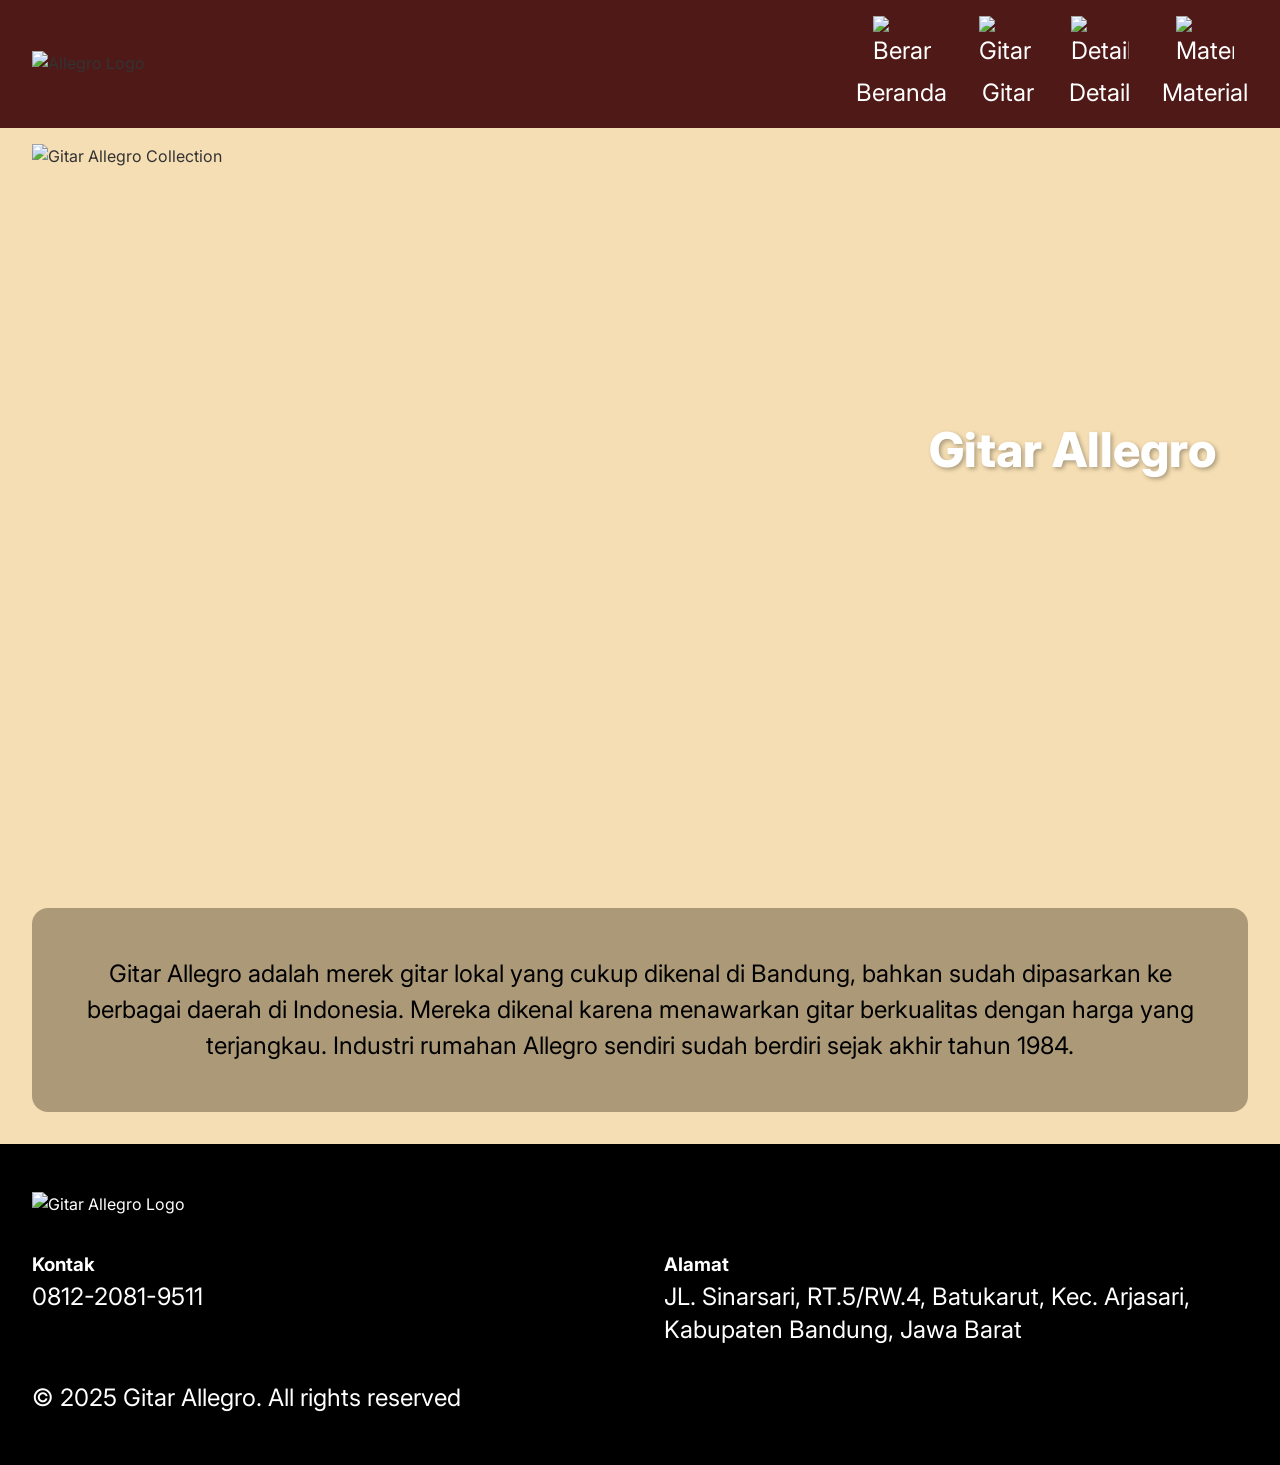
==== index.html @ 7fa36215 "Add files via upload" ====
<!doctype html>
<html lang="id">
  <head>
    <meta charset="UTF-8" />
    <meta name="viewport" content="width=device-width, initial-scale=1.0" />
    <title>Gitar Allegro - Gitar Berkualitas Harga Terjangkau</title>
    <link rel="stylesheet" href="styles.css" />
    <link rel="preconnect" href="https://fonts.googleapis.com" />
    <link rel="preconnect" href="https://fonts.gstatic.com" crossorigin />
    <link
      href="https://fonts.googleapis.com/css2?family=Inter:wght@400;700;800&display=swap"
      rel="stylesheet"
    />
  </head>
  <body>
         <header class="header">
      <div class="header-container">
        <div class="logo">
          <img
            src="https://cdn.builder.io/api/v1/image/assets/TEMP/28a35c9a2ff616eb8b37e385e18bd8eed971e718?width=715"
            alt="Allegro Logo"
            class="logo-image"
          />
        </div>
        <nav class="navigation">
          <a href="index.html" class="nav-item">
            <img
              src="https://cdn.builder.io/api/v1/image/assets/TEMP/567fd2aa11a16eee8cac1648446da05d16e94630?width=117"
              alt="Beranda"
              class="nav-icon"
            />
            <span>Beranda</span>
          </a>
          <a href="about us.html" class="nav-item">
            <img
              src="https://cdn.builder.io/api/v1/image/assets/TEMP/3904d875096ec878a95284a82e79261f3ba0a16b?width=117"
              alt="Gitar"
              class="nav-icon"
            />
            <span>Gitar</span>
          </a>
          <a href="generic.html" class="nav-item">
            <img
              src="https://cdn.builder.io/api/v1/image/assets/TEMP/991d4ffda2fa788a7151bed6140147882a13caf9?width=117"
              alt="Detail"
              class="nav-icon"
            />
            <span>Detail</span>
          </a>
          <a href="element.html" class="nav-item">
            <img
              src="https://cdn.builder.io/api/v1/image/assets/TEMP/8c480f9eec641c33b7a6233e0457d9169e192022?width=116"
              alt="Material"
              class="nav-icon"
            />
            <span>Material</span>
          </a>
        </nav>
      </div>
    </header>

    <main class="main-content">
      <section class="hero-section">
        <div class="hero-image-container">
          <img
            src="https://cdn.builder.io/api/v1/image/assets/TEMP/a69d2858c841312a6b41358af1a164be52dbef1d?width=2738"
            alt="Gitar Allegro Collection"
            class="hero-image"
          />
          <h1 class="hero-title">Gitar Allegro</h1>
        </div>
      </section>

      <section class="description-section">
        <div class="description-container">
          <p class="description-text">
            Gitar Allegro adalah merek gitar lokal yang cukup dikenal di
            Bandung, bahkan sudah dipasarkan ke berbagai daerah di Indonesia.
            Mereka dikenal karena menawarkan gitar berkualitas dengan harga yang
            terjangkau. Industri rumahan Allegro sendiri sudah berdiri sejak
            akhir tahun 1984.
          </p>
        </div>
      </section>
    </main>

    <footer class="footer">
      <div class="footer-container">
        <img
          src="https://cdn.builder.io/api/v1/image/assets/TEMP/7e4f92ac30efcb5699da407090bb140755fac6ca?width=1003"
          alt="Gitar Allegro Logo"
          class="footer-logo"
        />

        <div class="footer-content">
          <div class="contact-section">
            <h3 class="footer-heading">Kontak</h3>
            <p class="contact-info">0812-2081-9511</p>
          </div>

          <div class="address-section">
            <h3 class="footer-heading">Alamat</h3>
            <p class="address-info">
              JL. Sinarsari, RT.5/RW.4, Batukarut, Kec. Arjasari, Kabupaten
              Bandung, Jawa Barat
            </p>
          </div>
        </div>

        <p class="copyright">© 2025 Gitar Allegro. All rights reserved</p>
      </div>
    </footer>
  </body>
</html>
---- styles.css ----
/* Reset and Base Styles */
* {
  margin: 0;
  padding: 0;
  box-sizing: border-box;
}

body {
  font-family:
    "Inter",
    -apple-system,
    BlinkMacSystemFont,
    "Segoe UI",
    Roboto,
    Helvetica,
    Arial,
    sans-serif;
  line-height: 1.6;
  color: #333;
  overflow-x: hidden;
}

/* Header Styles */
.header {
  background-color: #4f1917;
  padding: 1rem 0;
  position: fixed;
  top: 0;
  left: 0;
  right: 0;
  z-index: 1000;
}

.header-container {
  max-width: 1400px;
  margin: 0 auto;
  padding: 0 2rem;
  display: flex;
  justify-content: space-between;
  align-items: center;
}

.logo-image {
  height: 4rem;
  width: auto;
}

.navigation {
  display: flex;
  gap: 2rem;
  align-items: center;
}

.nav-item {
  display: flex;
  flex-direction: column;
  align-items: center;
  text-decoration: none;
  color: white;
  font-size: 1.5rem;
  font-weight: 400;
  transition: opacity 0.3s ease;
  gap: 0.5rem;
}

.nav-item:hover {
  opacity: 0.8;
}

.nav-icon {
  width: 3.625rem;
  height: 3.125rem;
  object-fit: contain;
}

/* Main Content */
.main-content {
  background-color: #f5deb3;
  min-height: 100vh;
  padding-top: 6rem;
}

/* Hero Section */
.hero-section {
  padding: 3rem 2rem;
}

.hero-container {
  max-width: 1400px;
  margin: 0 auto;
}

.hero-image-wrapper {
  position: relative;
  border-radius: 3.125rem;
  overflow: hidden;
  box-shadow: 0 10px 30px rgba(0, 0, 0, 0.1);
}

.hero-image {
  width: 100%;
  height: auto;
  aspect-ratio: 1374 / 773;
  object-fit: cover;
  display: block;
}

.hero-title {
  position: absolute;
  top: 50%;
  right: 5%;
  transform: translateY(-50%);
  color: white;
  font-size: 3rem;
  font-weight: 800;
  text-shadow: 2px 2px 4px rgba(0, 0, 0, 0.3);
}

/* Description Section */
.description-section {
  padding: 2rem;
}

.description-container {
  max-width: 1400px;
  margin: 0 auto;
  background-color: rgba(99, 87, 63, 0.5);
  padding: 3rem;
  border-radius: 1rem;
}

.description-text {
  font-size: 1.5rem;
  font-weight: 400;
  text-align: center;
  color: #000;
  line-height: 1.5;
}

/* Products Section */
.products-section {
  padding: 4rem 2rem;
}

.products-container {
  max-width: 1400px;
  margin: 0 auto;
}

.section-title {
  color: white;
  font-size: 3rem;
  font-weight: 800;
  text-align: center;
  margin-bottom: 3rem;
  text-shadow: 2px 2px 4px rgba(0, 0, 0, 0.3);
}

.products-grid {
  display: grid;
  grid-template-columns: repeat(auto-fit, minmax(320px, 1fr));
  gap: 2rem;
  justify-items: center;
}

.electric-grid {
  grid-template-columns: repeat(auto-fit, minmax(320px, 1fr));
  max-width: 800px;
  margin: 0 auto;
}

.product-card {
  background-color: #ac9873;
  border-radius: 1rem;
  padding: 1rem;
  width: 100%;
  max-width: 350px;
  box-shadow: 0 8px 24px rgba(0, 0, 0, 0.15);
  transition:
    transform 0.3s ease,
    box-shadow 0.3s ease;
}

.product-card:hover {
  transform: translateY(-5px);
  box-shadow: 0 12px 32px rgba(0, 0, 0, 0.2);
}

.product-image {
  width: 100%;
  height: auto;
  aspect-ratio: 1;
  object-fit: cover;
  border-radius: 0.5rem;
  margin-bottom: 1rem;
}

.product-name {
  color: white;
  font-size: 1.5rem;
  font-weight: 800;
  text-align: center;
  padding: 1rem 0.5rem;
}

/* Footer */
.footer {
  background-color: #000;
  padding: 3rem 2rem;
  color: white;
}

.footer-container {
  max-width: 1400px;
  margin: 0 auto;
}

.footer-logo {
  margin-bottom: 2rem;
}

.footer-logo-image {
  height: 6rem;
  width: auto;
}

.footer-content {
  display: grid;
  grid-template-columns: repeat(auto-fit, minmax(300px, 1fr));
  gap: 3rem;
  margin-bottom: 2rem;
}

.footer-title {
  font-size: 2.25rem;
  font-weight: 800;
  margin-bottom: 1rem;
}

.contact-info,
.address-info {
  font-size: 1.5rem;
  font-weight: 400;
  line-height: 1.4;
}

.footer-bottom {
  text-align: center;
  padding-top: 2rem;
  border-top: 1px solid #333;
}

.copyright {
  font-size: 1.5rem;
  font-weight: 400;
}

/* Responsive Design */
@media (max-width: 1200px) {
  .hero-title {
    font-size: 2.5rem;
    right: 3%;
  }

  .section-title {
    font-size: 2.5rem;
  }

  .nav-item {
    font-size: 1.25rem;
  }

  .nav-icon {
    width: 3rem;
    height: 2.5rem;
  }
}

@media (max-width: 768px) {
  .header-container {
    padding: 0 1rem;
    flex-direction: column;
    gap: 1rem;
  }

  .logo-image {
    height: 3rem;
  }

  .navigation {
    gap: 1rem;
  }

  .nav-item {
    font-size: 1rem;
  }

  .nav-icon {
    width: 2.5rem;
    height: 2rem;
  }

  .main-content {
    padding-top: 8rem;
  }

  .hero-section {
    padding: 2rem 1rem;
  }

  .hero-title {
    font-size: 2rem;
    right: 5%;
    top: 40%;
  }

  .description-container {
    padding: 2rem;
  }

  .description-text {
    font-size: 1.25rem;
  }

  .section-title {
    font-size: 2rem;
    margin-bottom: 2rem;
  }

  .products-section {
    padding: 3rem 1rem;
  }

  .products-grid {
    grid-template-columns: 1fr;
    gap: 1.5rem;
  }

  .electric-grid {
    grid-template-columns: 1fr;
  }

  .product-card {
    max-width: 100%;
  }

  .product-name {
    font-size: 1.25rem;
  }

  .footer {
    padding: 2rem 1rem;
  }

  .footer-content {
    grid-template-columns: 1fr;
    gap: 2rem;
  }

  .footer-title {
    font-size: 1.875rem;
  }

  .contact-info,
  .address-info {
    font-size: 1.25rem;
  }

  .copyright {
    font-size: 1.25rem;
  }
}

@media (max-width: 480px) {
  .header-container {
    padding: 0 0.5rem;
  }

  .hero-section {
    padding: 1.5rem 0.5rem;
  }

  .hero-title {
    font-size: 1.5rem;
    top: 35%;
  }

  .description-container {
    padding: 1.5rem;
  }

  .description-text {
    font-size: 1.1rem;
  }

  .section-title {
    font-size: 1.75rem;
  }

  .products-section {
    padding: 2rem 0.5rem;
  }

  .footer-logo-image {
    height: 4rem;
  }
}

/* Smooth Scrolling */
html {
  scroll-behavior: smooth;
}

/* Focus Accessibility */
.nav-item:focus {
  outline: 2px solid white;
  outline-offset: 2px;
}

.product-card:focus {
  outline: 2px solid #4f1917;
  outline-offset: 2px;
}
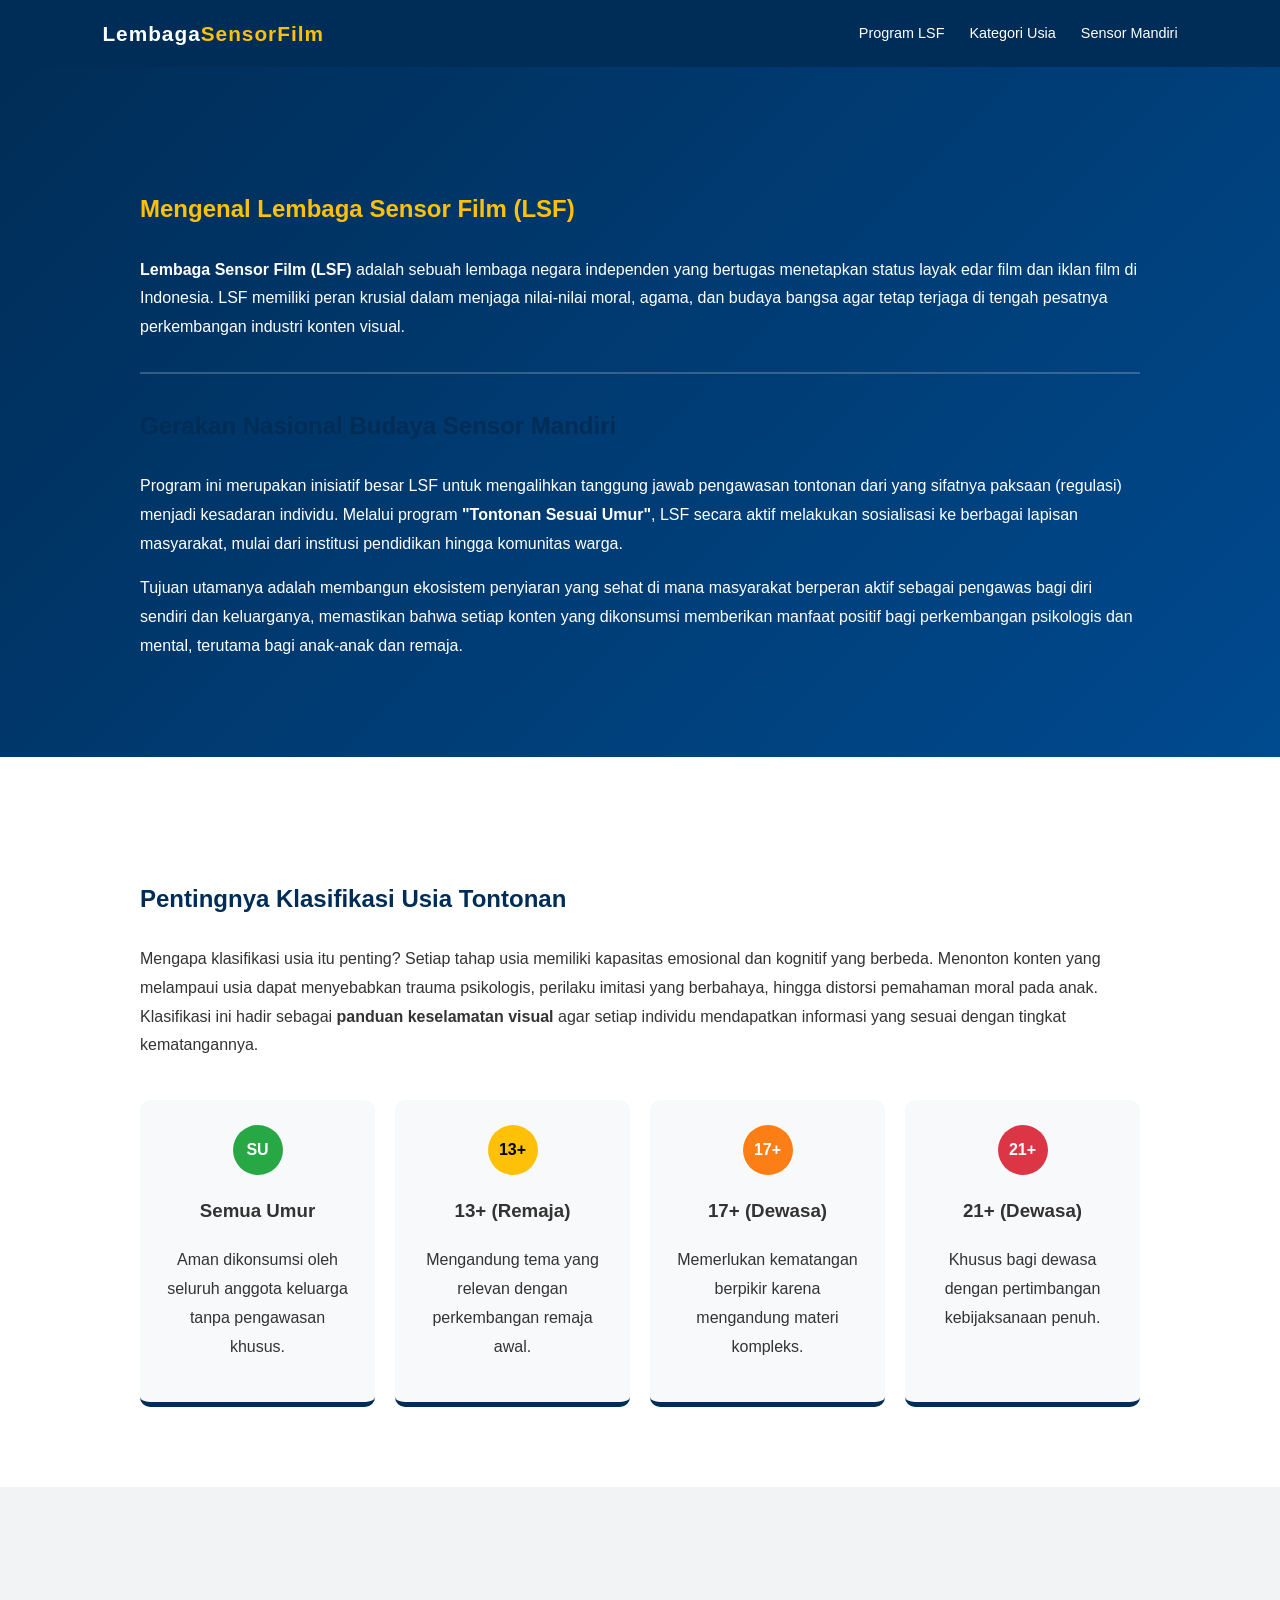
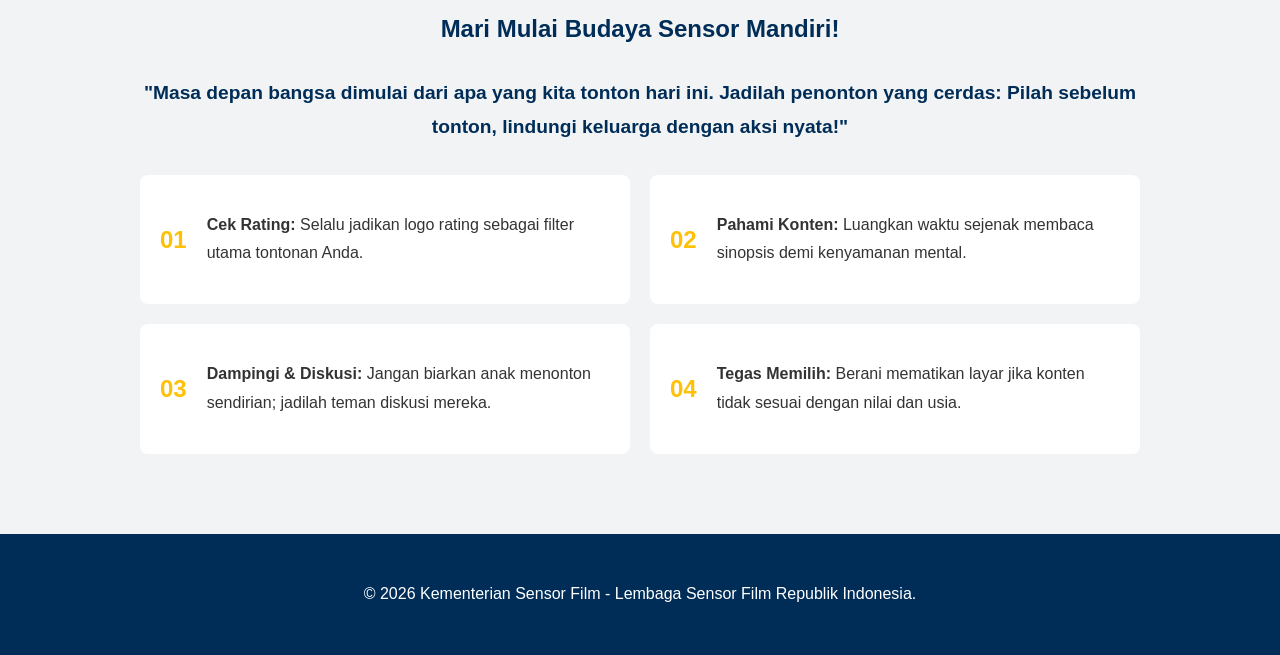
==== commit 4432994f: "Add files via upload" ====
--- a/index.html
+++ b/index.html
@@ -1,114 +1,98 @@
-<!doctype html>
-<html lang="id">
-  <head>
-    <meta charset="UTF-8" />
-    <meta name="viewport" content="width=device-width, initial-scale=1.0" />
-    <title>Gitar Allegro - Gitar Berkualitas Harga Terjangkau</title>
-    <link rel="stylesheet" href="styles.css" />
-    <link rel="preconnect" href="https://fonts.googleapis.com" />
-    <link rel="preconnect" href="https://fonts.gstatic.com" crossorigin />
-    <link
-      href="https://fonts.googleapis.com/css2?family=Inter:wght@400;700;800&display=swap"
-      rel="stylesheet"
-    />
-  </head>
-  <body>
-         <header class="header">
-      <div class="header-container">
-        <div class="logo">
-          <img
-            src="https://cdn.builder.io/api/v1/image/assets/TEMP/28a35c9a2ff616eb8b37e385e18bd8eed971e718?width=715"
-            alt="Allegro Logo"
-            class="logo-image"
-          />
-        </div>
-        <nav class="navigation">
-          <a href="index.html" class="nav-item">
-            <img
-              src="https://cdn.builder.io/api/v1/image/assets/TEMP/567fd2aa11a16eee8cac1648446da05d16e94630?width=117"
-              alt="Beranda"
-              class="nav-icon"
-            />
-            <span>Beranda</span>
-          </a>
-          <a href="about us.html" class="nav-item">
-            <img
-              src="https://cdn.builder.io/api/v1/image/assets/TEMP/3904d875096ec878a95284a82e79261f3ba0a16b?width=117"
-              alt="Gitar"
-              class="nav-icon"
-            />
-            <span>Gitar</span>
-          </a>
-          <a href="generic.html" class="nav-item">
-            <img
-              src="https://cdn.builder.io/api/v1/image/assets/TEMP/991d4ffda2fa788a7151bed6140147882a13caf9?width=117"
-              alt="Detail"
-              class="nav-icon"
-            />
-            <span>Detail</span>
-          </a>
-          <a href="element.html" class="nav-item">
-            <img
-              src="https://cdn.builder.io/api/v1/image/assets/TEMP/8c480f9eec641c33b7a6233e0457d9169e192022?width=116"
-              alt="Material"
-              class="nav-icon"
-            />
-            <span>Material</span>
-          </a>
-        </nav>
-      </div>
-    </header>
-
-    <main class="main-content">
-      <section class="hero-section">
-        <div class="hero-image-container">
-          <img
-            src="https://cdn.builder.io/api/v1/image/assets/TEMP/a69d2858c841312a6b41358af1a164be52dbef1d?width=2738"
-            alt="Gitar Allegro Collection"
-            class="hero-image"
-          />
-          <h1 class="hero-title">Gitar Allegro</h1>
-        </div>
-      </section>
-
-      <section class="description-section">
-        <div class="description-container">
-          <p class="description-text">
-            Gitar Allegro adalah merek gitar lokal yang cukup dikenal di
-            Bandung, bahkan sudah dipasarkan ke berbagai daerah di Indonesia.
-            Mereka dikenal karena menawarkan gitar berkualitas dengan harga yang
-            terjangkau. Industri rumahan Allegro sendiri sudah berdiri sejak
-            akhir tahun 1984.
-          </p>
-        </div>
-      </section>
-    </main>
-
-    <footer class="footer">
-      <div class="footer-container">
-        <img
-          src="https://cdn.builder.io/api/v1/image/assets/TEMP/7e4f92ac30efcb5699da407090bb140755fac6ca?width=1003"
-          alt="Gitar Allegro Logo"
-          class="footer-logo"
-        />
-
-        <div class="footer-content">
-          <div class="contact-section">
-            <h3 class="footer-heading">Kontak</h3>
-            <p class="contact-info">0812-2081-9511</p>
-          </div>
-
-          <div class="address-section">
-            <h3 class="footer-heading">Alamat</h3>
-            <p class="address-info">
-              JL. Sinarsari, RT.5/RW.4, Batukarut, Kec. Arjasari, Kabupaten
-              Bandung, Jawa Barat
-            </p>
-          </div>
-        </div>
-
-        <p class="copyright">© 2025 Gitar Allegro. All rights reserved</p>
-      </div>
-    </footer>
-  </body>
-</html>
+<!DOCTYPE html>
+<html lang="id">
+<head>
+    <meta charset="UTF-8">
+    <meta name="viewport" content="width=device-width, initial-scale=1.0">
+    <title>Budaya Sensor Mandiri - Lembaga Sensor Film</title>
+    <link rel="stylesheet" href="style.css">
+</head>
+<body>
+    <header>
+        <nav>
+            <div class="logo">Lembaga<span>SensorFilm</span></div>
+            <ul class="menu">
+                <li><a href="#program">Program LSF</a></li>
+                <li><a href="#kategori">Kategori Usia</a></li>
+                <li><a href="#sensor-mandiri">Sensor Mandiri</a></li>
+            </ul>
+        </nav>
+    </header>
+
+    <main>
+        <section id="program" class="hero-section">
+            <div class="content-wrapper">
+                <h1>Mengenal Lembaga Sensor Film (LSF)</h1>
+                <p><strong>Lembaga Sensor Film (LSF)</strong> adalah sebuah lembaga negara independen yang bertugas menetapkan status layak edar film dan iklan film di Indonesia. LSF memiliki peran krusial dalam menjaga nilai-nilai moral, agama, dan budaya bangsa agar tetap terjaga di tengah pesatnya perkembangan industri konten visual.</p>
+                
+                <hr style="border: 0.5px solid rgba(255,255,255,0.2); margin: 30px 0;">
+
+                <h2>Gerakan Nasional Budaya Sensor Mandiri</h2>
+                <p>Program ini merupakan inisiatif besar LSF untuk mengalihkan tanggung jawab pengawasan tontonan dari yang sifatnya paksaan (regulasi) menjadi kesadaran individu. Melalui program <strong>"Tontonan Sesuai Umur"</strong>, LSF secara aktif melakukan sosialisasi ke berbagai lapisan masyarakat, mulai dari institusi pendidikan hingga komunitas warga.</p>
+                <p>Tujuan utamanya adalah membangun ekosistem penyiaran yang sehat di mana masyarakat berperan aktif sebagai pengawas bagi diri sendiri dan keluarganya, memastikan bahwa setiap konten yang dikonsumsi memberikan manfaat positif bagi perkembangan psikologis dan mental, terutama bagi anak-anak dan remaja.</p>
+            </div>
+        </section>
+
+        <section id="kategori">
+            <div class="content-wrapper">
+                <h2>Pentingnya Klasifikasi Usia Tontonan</h2>
+                <p>Mengapa klasifikasi usia itu penting? Setiap tahap usia memiliki kapasitas emosional dan kognitif yang berbeda. Menonton konten yang melampaui usia dapat menyebabkan trauma psikologis, perilaku imitasi yang berbahaya, hingga distorsi pemahaman moral pada anak. Klasifikasi ini hadir sebagai <strong>panduan keselamatan visual</strong> agar setiap individu mendapatkan informasi yang sesuai dengan tingkat kematangannya.</p>
+                
+                <div class="rating-grid">
+                    <div class="rating-card">
+                        <div class="badge su">SU</div>
+                        <h3>Semua Umur</h3>
+                        <p>Aman dikonsumsi oleh seluruh anggota keluarga tanpa pengawasan khusus.</p>
+                    </div>
+                    <div class="rating-card">
+                        <div class="badge p13">13+</div>
+                        <h3>13+ (Remaja)</h3>
+                        <p>Mengandung tema yang relevan dengan perkembangan remaja awal.</p>
+                    </div>
+                    <div class="rating-card">
+                        <div class="badge d17">17+</div>
+                        <h3>17+ (Dewasa)</h3>
+                        <p>Memerlukan kematangan berpikir karena mengandung materi kompleks.</p>
+                    </div>
+                    <div class="rating-card">
+                        <div class="badge d21">21+</div>
+                        <h3>21+ (Dewasa)</h3>
+                        <p>Khusus bagi dewasa dengan pertimbangan kebijaksanaan penuh.</p>
+                    </div>
+                </div>
+            </div>
+        </section>
+
+        <section id="sensor-mandiri" class="light-bg">
+            <div class="content-wrapper" style="text-align: center;">
+                <h2>Mari Mulai Budaya Sensor Mandiri!</h2>
+                <p style="font-size: 1.2em; color: #002D57; font-weight: 600; margin-bottom: 30px;">
+                    "Masa depan bangsa dimulai dari apa yang kita tonton hari ini. Jadilah penonton yang cerdas: Pilah sebelum tonton, lindungi keluarga dengan aksi nyata!"
+                </p>
+                
+                <div class="steps-container" style="text-align: left;">
+                    <div class="step-item">
+                        <span class="step-num">01</span>
+                        <p><strong>Cek Rating:</strong> Selalu jadikan logo rating sebagai filter utama tontonan Anda.</p>
+                    </div>
+                    <div class="step-item">
+                        <span class="step-num">02</span>
+                        <p><strong>Pahami Konten:</strong> Luangkan waktu sejenak membaca sinopsis demi kenyamanan mental.</p>
+                    </div>
+                    <div class="step-item">
+                        <span class="step-num">03</span>
+                        <p><strong>Dampingi & Diskusi:</strong> Jangan biarkan anak menonton sendirian; jadilah teman diskusi mereka.</p>
+                    </div>
+                    <div class="step-item">
+                        <span class="step-num">04</span>
+                        <p><strong>Tegas Memilih:</strong> Berani mematikan layar jika konten tidak sesuai dengan nilai dan usia.</p>
+                    </div>
+                </div>
+            </div>
+        </section>
+    </main>
+
+    <footer>
+        <p>&copy; 2026 Kementerian Sensor Film - Lembaga Sensor Film Republik Indonesia.</p>
+    </footer>
+</body>
+</html>
--- a/style.css
+++ b/style.css
@@ -0,0 +1,146 @@
+:root {
+    --lsf-blue: #002D57;
+    --lsf-gold: #FFC107;
+    --lsf-light: #F8F9FA;
+    --text-dark: #333333;
+    --white: #ffffff;
+}
+
+html {
+    scroll-behavior: smooth;
+}
+
+body {
+    font-family: 'Segoe UI', Roboto, Helvetica, Arial, sans-serif;
+    margin: 0;
+    padding: 0;
+    background-color: var(--white);
+    color: var(--text-dark);
+    line-height: 1.8;
+}
+
+header {
+    background-color: var(--lsf-blue);
+    padding: 15px 0;
+    position: sticky;
+    top: 0;
+    z-index: 1000;
+}
+
+nav {
+    display: flex;
+    justify-content: space-between;
+    align-items: center;
+    padding: 0 8%;
+}
+
+.logo {
+    color: var(--white);
+    font-size: 1.3em;
+    font-weight: 800;
+    letter-spacing: 1px;
+}
+
+.logo span {
+    color: var(--lsf-gold);
+}
+
+.menu {
+    list-style: none;
+    display: flex;
+    margin: 0;
+}
+
+.menu li { margin-left: 25px; }
+
+.menu a {
+    color: var(--white);
+    text-decoration: none;
+    font-weight: 500;
+    font-size: 0.9em;
+    transition: 0.3s;
+}
+
+.menu a:hover { color: var(--lsf-gold); }
+
+section {
+    padding: 100px 8% 80px 8%;
+}
+
+.content-wrapper {
+    max-width: 1000px;
+    margin: 0 auto;
+}
+
+h1, h2 {
+    color: var(--lsf-blue);
+    margin-bottom: 25px;
+}
+
+.hero-section {
+    background: linear-gradient(135deg, #002D57 0%, #004a8f 100%);
+    color: var(--white);
+}
+
+.hero-section h1 { color: var(--lsf-gold); }
+
+.rating-grid {
+    display: grid;
+    grid-template-columns: repeat(auto-fit, minmax(220px, 1fr));
+    gap: 20px;
+    margin-top: 40px;
+}
+
+.rating-card {
+    background: var(--lsf-light);
+    padding: 25px;
+    border-radius: 10px;
+    text-align: center;
+    border-bottom: 5px solid var(--lsf-blue);
+}
+
+.badge {
+    width: 50px;
+    height: 50px;
+    line-height: 50px;
+    margin: 0 auto 15px;
+    border-radius: 50%;
+    font-weight: bold;
+    color: white;
+}
+
+.su { background-color: #28a745; }
+.p13 { background-color: #ffc107; color: #000; }
+.d17 { background-color: #fd7e14; }
+.d21 { background-color: #dc3545; }
+
+.light-bg { background-color: #f1f3f5; }
+
+.steps-container {
+    display: grid;
+    grid-template-columns: repeat(auto-fit, minmax(400px, 1fr));
+    gap: 20px;
+    margin-top: 30px;
+}
+
+.step-item {
+    display: flex;
+    align-items: center;
+    background: var(--white);
+    padding: 20px;
+    border-radius: 8px;
+}
+
+.step-num {
+    font-size: 1.5em;
+    font-weight: 800;
+    color: var(--lsf-gold);
+    margin-right: 20px;
+}
+
+footer {
+    background: var(--lsf-blue);
+    color: var(--white);
+    text-align: center;
+    padding: 30px 0;
+}
